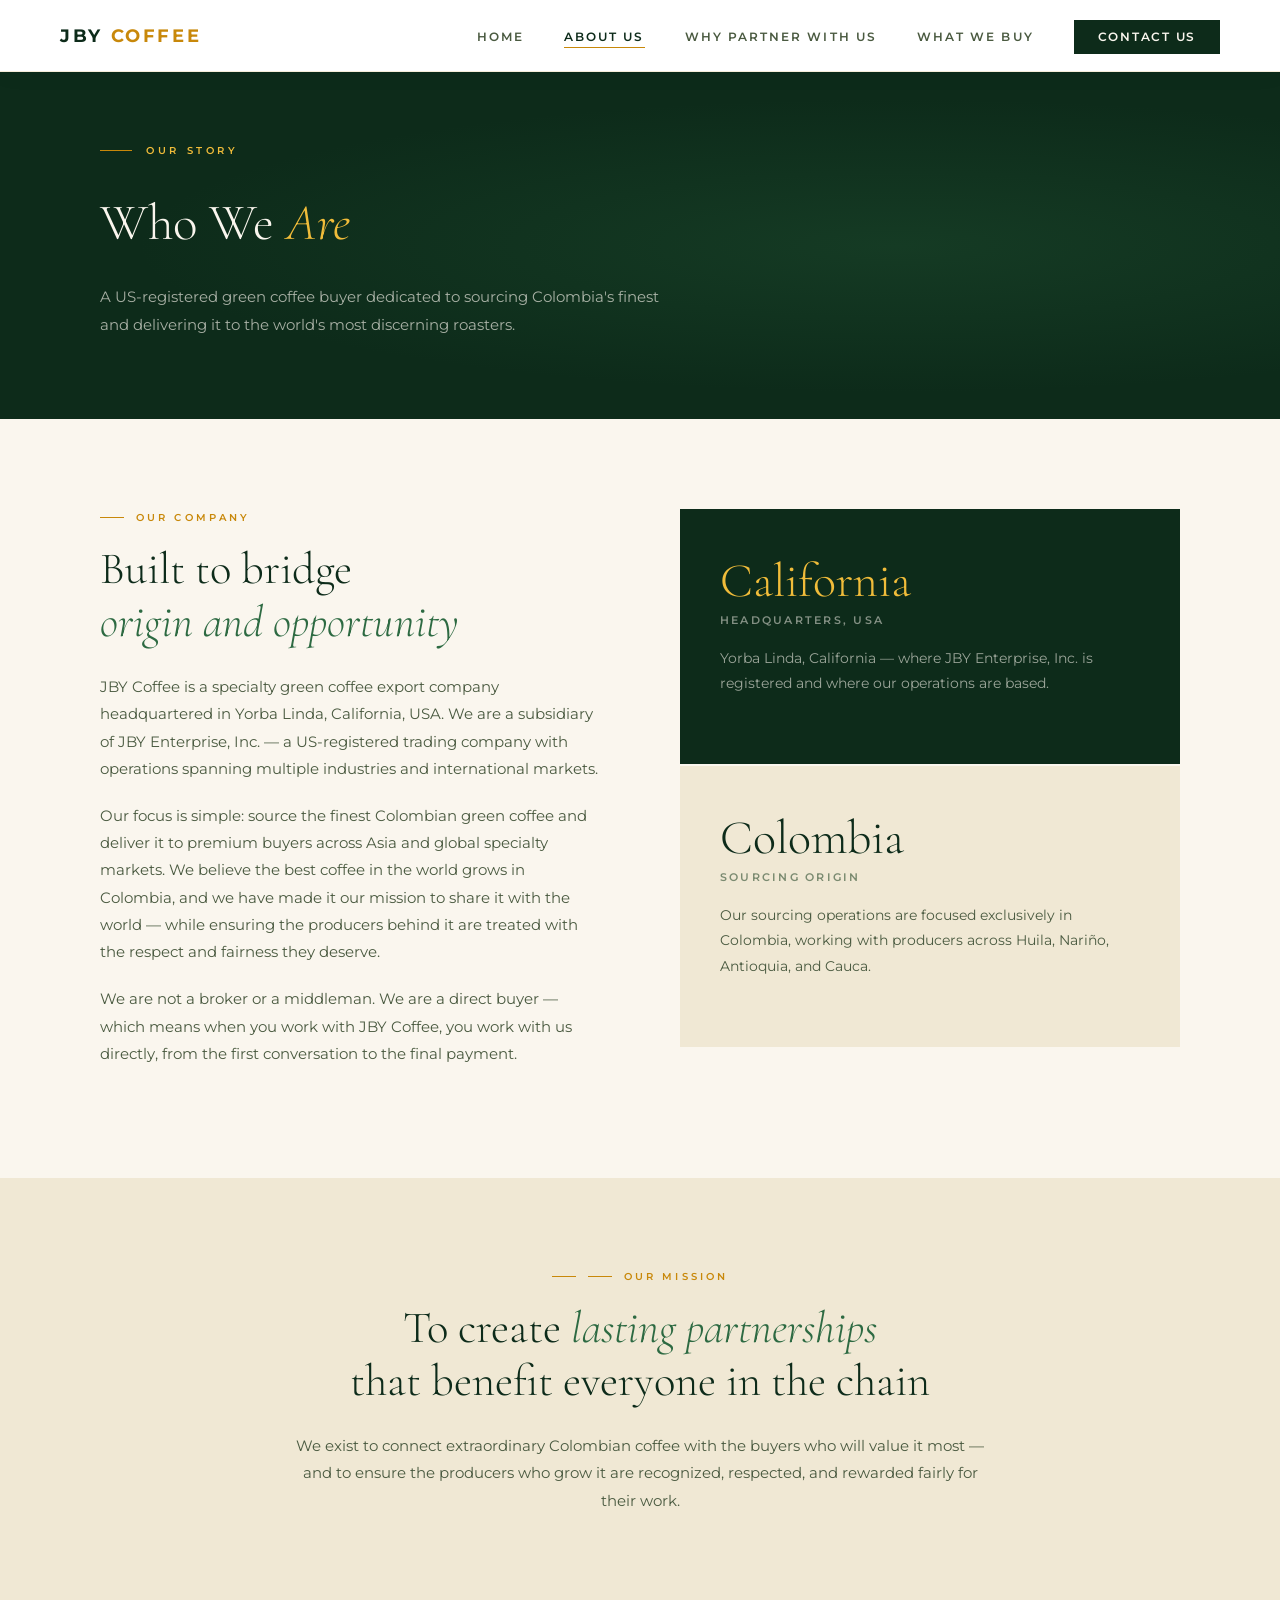
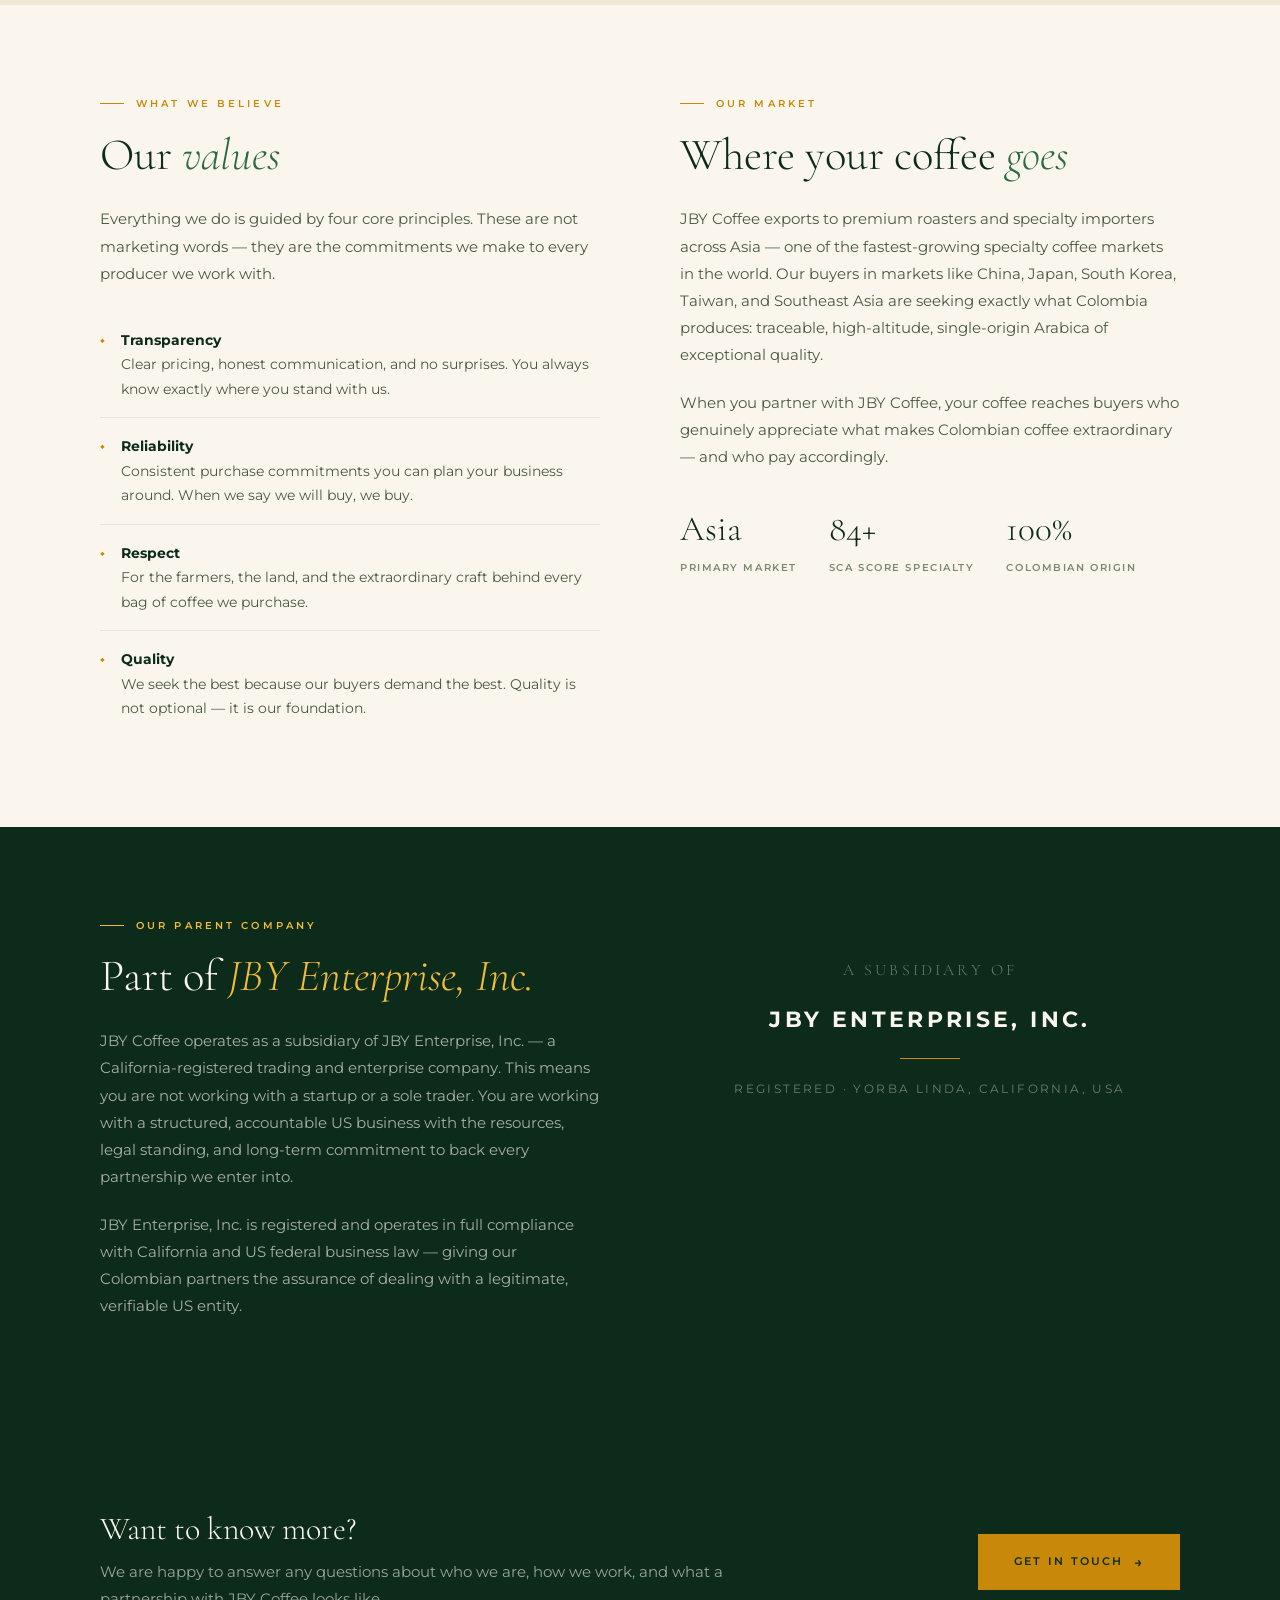
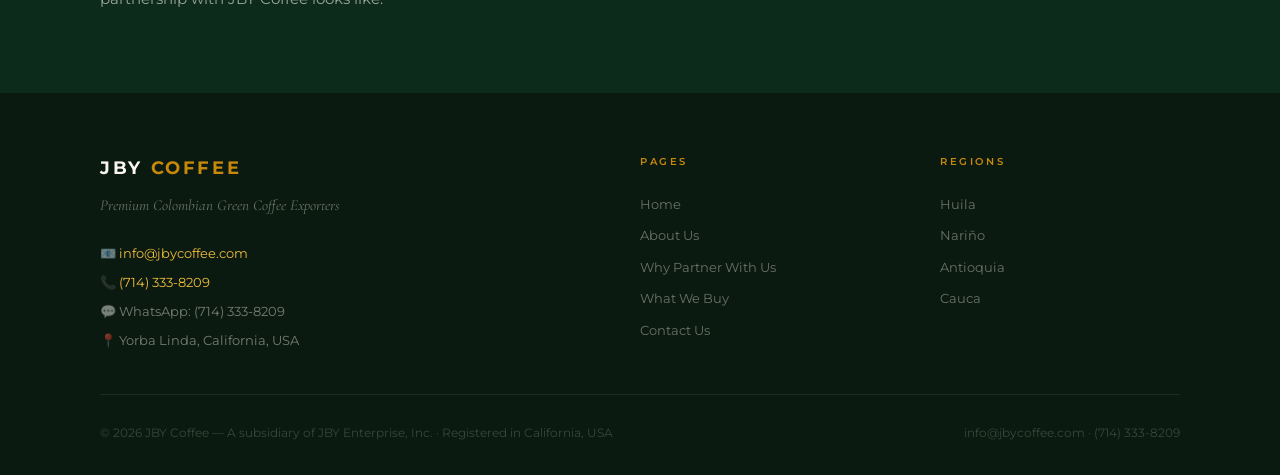
==== about.html @ 9e37e470 "Initial Commit" ====
<!DOCTYPE html>
<html lang="en">
<head>
  <meta charset="UTF-8"/>
  <meta name="viewport" content="width=device-width, initial-scale=1.0"/>
  <title>About Us — JBY Coffee</title>
  <meta name="description" content="Learn who JBY Coffee is — a US-based specialty green coffee buyer headquartered in Yorba Linda, California, connecting Colombian producers to Asian markets."/>
  <link rel="stylesheet" href="jby-style.css"/>
</head>
<body>

<nav>
  <a href="index.html" class="nav-logo">
    <span class="nav-logo-text">JBY <span>COFFEE</span></span>
  </a>
  <ul class="nav-links">
    <li><a href="index.html">Home</a></li>
    <li><a href="about.html" class="active">About Us</a></li>
    <li><a href="why-partner.html">Why Partner With Us</a></li>
    <li><a href="products.html">What We Buy</a></li>
    <li><a href="contact.html" class="nav-cta">Contact Us</a></li>
  </ul>
</nav>

<div class="page-wrapper">

  <!-- PAGE HERO -->
  <section class="page-hero">
    <div class="hero-label">Our Story</div>
    <h1>Who We <em>Are</em></h1>
    <p>A US-registered green coffee buyer dedicated to sourcing Colombia's finest and delivering it to the world's most discerning roasters.</p>
  </section>

  <!-- INTRO -->
  <section class="section">
    <div class="two-col">
      <div>
        <div class="section-label">Our Company</div>
        <h2>Built to bridge<br><em>origin and opportunity</em></h2>
        <p>JBY Coffee is a specialty green coffee export company headquartered in Yorba Linda, California, USA. We are a subsidiary of JBY Enterprise, Inc. — a US-registered trading company with operations spanning multiple industries and international markets.</p>
        <p>Our focus is simple: source the finest Colombian green coffee and deliver it to premium buyers across Asia and global specialty markets. We believe the best coffee in the world grows in Colombia, and we have made it our mission to share it with the world — while ensuring the producers behind it are treated with the respect and fairness they deserve.</p>
        <p>We are not a broker or a middleman. We are a direct buyer — which means when you work with JBY Coffee, you work with us directly, from the first conversation to the final payment.</p>
      </div>
      <div style="display: flex; flex-direction: column; gap: 2px;">
        <div style="background: var(--green-deep); padding: 48px 40px; flex: 1;">
          <div style="font-family: 'Cormorant Garamond', serif; font-size: 3rem; font-weight: 300; color: var(--gold-pale); line-height: 1;">California</div>
          <div style="font-size: 0.7rem; font-weight: 600; letter-spacing: 0.2em; text-transform: uppercase; color: rgba(250,246,238,0.5); margin-top: 6px; margin-bottom: 16px;">Headquarters, USA</div>
          <p style="color: rgba(250,246,238,0.6); font-size: 0.85rem;">Yorba Linda, California — where JBY Enterprise, Inc. is registered and where our operations are based.</p>
        </div>
        <div style="background: var(--parchment); padding: 48px 40px; flex: 1;">
          <div style="font-family: 'Cormorant Garamond', serif; font-size: 3rem; font-weight: 300; color: var(--green-deep); line-height: 1;">Colombia</div>
          <div style="font-size: 0.7rem; font-weight: 600; letter-spacing: 0.2em; text-transform: uppercase; color: var(--text-light); margin-top: 6px; margin-bottom: 16px;">Sourcing Origin</div>
          <p style="font-size: 0.85rem;">Our sourcing operations are focused exclusively in Colombia, working with producers across Huila, Nariño, Antioquia, and Cauca.</p>
        </div>
      </div>
    </div>
  </section>

  <!-- MISSION -->
  <section class="section section-alt">
    <div style="max-width: 760px; margin: 0 auto; text-align: center;">
      <div class="section-label" style="justify-content: center;">
        <span style="display:inline-block;width:24px;height:1px;background:var(--gold);"></span>
        Our Mission
      </div>
      <h2 style="text-align: center;">To create <em>lasting partnerships</em><br>that benefit everyone in the chain</h2>
      <p style="text-align: center; margin: 0 auto;">We exist to connect extraordinary Colombian coffee with the buyers who will value it most — and to ensure the producers who grow it are recognized, respected, and rewarded fairly for their work.</p>
    </div>
  </section>

  <!-- VALUES -->
  <section class="section">
    <div class="two-col">
      <div>
        <div class="section-label">What We Believe</div>
        <h2>Our <em>values</em></h2>
        <p>Everything we do is guided by four core principles. These are not marketing words — they are the commitments we make to every producer we work with.</p>
        <ul class="values-list">
          <li><div><strong>Transparency</strong><br><span style="font-size: 0.85rem;">Clear pricing, honest communication, and no surprises. You always know exactly where you stand with us.</span></div></li>
          <li><div><strong>Reliability</strong><br><span style="font-size: 0.85rem;">Consistent purchase commitments you can plan your business around. When we say we will buy, we buy.</span></div></li>
          <li><div><strong>Respect</strong><br><span style="font-size: 0.85rem;">For the farmers, the land, and the extraordinary craft behind every bag of coffee we purchase.</span></div></li>
          <li><div><strong>Quality</strong><br><span style="font-size: 0.85rem;">We seek the best because our buyers demand the best. Quality is not optional — it is our foundation.</span></div></li>
        </ul>
      </div>
      <div>
        <div class="section-label">Our Market</div>
        <h2>Where your coffee <em>goes</em></h2>
        <p>JBY Coffee exports to premium roasters and specialty importers across Asia — one of the fastest-growing specialty coffee markets in the world. Our buyers in markets like China, Japan, South Korea, Taiwan, and Southeast Asia are seeking exactly what Colombia produces: traceable, high-altitude, single-origin Arabica of exceptional quality.</p>
        <p>When you partner with JBY Coffee, your coffee reaches buyers who genuinely appreciate what makes Colombian coffee extraordinary — and who pay accordingly.</p>
        <div style="margin-top: 28px; display: flex; gap: 32px; flex-wrap: wrap;">
          <div>
            <div style="font-family: 'Cormorant Garamond', serif; font-size: 2.2rem; font-weight: 300; color: var(--green-deep);">Asia</div>
            <div style="font-size: 0.65rem; font-weight: 600; letter-spacing: 0.15em; text-transform: uppercase; color: var(--text-light);">Primary Market</div>
          </div>
          <div>
            <div style="font-family: 'Cormorant Garamond', serif; font-size: 2.2rem; font-weight: 300; color: var(--green-deep);">84+</div>
            <div style="font-size: 0.65rem; font-weight: 600; letter-spacing: 0.15em; text-transform: uppercase; color: var(--text-light);">SCA Score Specialty</div>
          </div>
          <div>
            <div style="font-family: 'Cormorant Garamond', serif; font-size: 2.2rem; font-weight: 300; color: var(--green-deep);">100%</div>
            <div style="font-size: 0.65rem; font-weight: 600; letter-spacing: 0.15em; text-transform: uppercase; color: var(--text-light);">Colombian Origin</div>
          </div>
        </div>
      </div>
    </div>
  </section>

  <!-- PARENT COMPANY -->
  <section class="section section-dark">
    <div class="two-col">
      <div>
        <div class="section-label">Our Parent Company</div>
        <h2>Part of <em>JBY Enterprise, Inc.</em></h2>
        <p>JBY Coffee operates as a subsidiary of JBY Enterprise, Inc. — a California-registered trading and enterprise company. This means you are not working with a startup or a sole trader. You are working with a structured, accountable US business with the resources, legal standing, and long-term commitment to back every partnership we enter into.</p>
        <p>JBY Enterprise, Inc. is registered and operates in full compliance with California and US federal business law — giving our Colombian partners the assurance of dealing with a legitimate, verifiable US entity.</p>
      </div>
      <div style="display: flex; align-items: center; justify-content: center; padding: 40px;">
        <div style="text-align: center;">
          <div style="font-family: 'Cormorant Garamond', serif; font-size: 1rem; font-weight: 300; color: rgba(250,246,238,0.4); letter-spacing: 0.2em; text-transform: uppercase; margin-bottom: 16px;">A Subsidiary of</div>
          <div style="font-family: 'Montserrat', sans-serif; font-weight: 700; font-size: 1.4rem; letter-spacing: 0.15em; color: var(--cream);">JBY ENTERPRISE, INC.</div>
          <div style="width: 60px; height: 1px; background: var(--gold); margin: 20px auto;"></div>
          <div style="font-size: 0.75rem; letter-spacing: 0.2em; text-transform: uppercase; color: rgba(250,246,238,0.4);">Registered · Yorba Linda, California, USA</div>
        </div>
      </div>
    </div>
  </section>

  <!-- CTA -->
  <div class="cta-band">
    <div>
      <h2 style="font-size: 2rem; margin-bottom: 10px;">Want to know more?</h2>
      <p>We are happy to answer any questions about who we are, how we work, and what a partnership with JBY Coffee looks like.</p>
    </div>
    <a href="contact.html" class="btn btn-gold">Get in Touch</a>
  </div>

  <!-- FOOTER -->
  <footer>
    <div class="footer-grid">
      <div>
        <div class="footer-brand">JBY <span>COFFEE</span></div>
        <div class="footer-tagline">Premium Colombian Green Coffee Exporters</div>
        <div class="footer-contact">
          <div>📧 <a href="mailto:info@jbycoffee.com">info@jbycoffee.com</a></div>
          <div>📞 <a href="tel:+17143338209">(714) 333-8209</a></div>
          <div>💬 WhatsApp: (714) 333-8209</div>
          <div>📍 Yorba Linda, California, USA</div>
        </div>
      </div>
      <div>
        <div class="footer-col-title">Pages</div>
        <ul class="footer-links">
          <li><a href="index.html">Home</a></li>
          <li><a href="about.html">About Us</a></li>
          <li><a href="why-partner.html">Why Partner With Us</a></li>
          <li><a href="products.html">What We Buy</a></li>
          <li><a href="contact.html">Contact Us</a></li>
        </ul>
      </div>
      <div>
        <div class="footer-col-title">Regions</div>
        <ul class="footer-links">
          <li><a href="products.html">Huila</a></li>
          <li><a href="products.html">Nariño</a></li>
          <li><a href="products.html">Antioquia</a></li>
          <li><a href="products.html">Cauca</a></li>
        </ul>
      </div>
    </div>
    <div class="footer-bottom">
      <p>© 2026 JBY Coffee — A subsidiary of JBY Enterprise, Inc. · Registered in California, USA</p>
      <p>info@jbycoffee.com · (714) 333-8209</p>
    </div>
  </footer>

</div>
</body>
</html>
---- jby-style.css ----
/* ============================================
   JBY COFFEE — Shared Stylesheet
   Light theme: cream/white, dark green, gold
   ============================================ */

@import url('https://fonts.googleapis.com/css2?family=Cormorant+Garamond:ital,wght@0,300;0,400;0,600;1,300;1,400&family=Montserrat:wght@300;400;500;600;700&display=swap');

*, *::before, *::after { margin: 0; padding: 0; box-sizing: border-box; }

:root {
  --cream:       #FAF6EE;
  --parchment:   #F0E8D4;
  --green-deep:  #0D2B1A;
  --green-mid:   #1A4A2E;
  --green-light: #2D6A42;
  --gold:        #C8880A;
  --gold-light:  #D4920A;
  --gold-pale:   #F0BC3A;
  --brown:       #3D1F08;
  --text:        #1C2B1E;
  --text-mid:    #4A5A40;
  --text-light:  #7A8A70;
  --white:       #FFFFFF;
}

html { font-size: 16px; scroll-behavior: smooth; }

body {
  background: var(--cream);
  color: var(--text);
  font-family: 'Montserrat', sans-serif;
  font-weight: 400;
  line-height: 1.7;
  overflow-x: hidden;
}

/* ── NAVIGATION ── */
nav {
  position: fixed;
  top: 0; left: 0; right: 0;
  z-index: 100;
  background: var(--white);
  border-bottom: 1px solid rgba(200,136,10,0.15);
  padding: 0 60px;
  height: 72px;
  display: flex;
  align-items: center;
  justify-content: space-between;
  box-shadow: 0 2px 20px rgba(13,43,26,0.06);
}

.nav-logo {
  display: flex;
  align-items: center;
  gap: 12px;
  text-decoration: none;
}

.nav-logo-text {
  font-family: 'Montserrat', sans-serif;
  font-weight: 700;
  font-size: 1.1rem;
  letter-spacing: 0.15em;
  color: var(--green-deep);
}

.nav-logo-text span {
  color: var(--gold);
}

.nav-links {
  display: flex;
  align-items: center;
  gap: 40px;
  list-style: none;
}

.nav-links a {
  font-size: 0.72rem;
  font-weight: 600;
  letter-spacing: 0.18em;
  text-transform: uppercase;
  color: var(--text-mid);
  text-decoration: none;
  transition: color 0.2s;
  position: relative;
  padding-bottom: 4px;
}

.nav-links a::after {
  content: '';
  position: absolute;
  bottom: 0; left: 0;
  width: 0; height: 1px;
  background: var(--gold);
  transition: width 0.3s ease;
}

.nav-links a:hover,
.nav-links a.active {
  color: var(--green-deep);
}

.nav-links a:hover::after,
.nav-links a.active::after {
  width: 100%;
}

.nav-cta {
  background: var(--green-deep) !important;
  color: var(--cream) !important;
  padding: 10px 24px !important;
  letter-spacing: 0.15em !important;
  transition: background 0.3s !important;
}
.nav-cta::after { display: none !important; }
.nav-cta:hover { background: var(--green-mid) !important; color: var(--cream) !important; }

/* ── PAGE WRAPPER ── */
.page-wrapper { padding-top: 72px; }

/* ── HERO SECTIONS ── */
.hero {
  background: var(--green-deep);
  padding: 100px 100px 90px;
  position: relative;
  overflow: hidden;
}

.hero::before {
  content: '';
  position: absolute;
  inset: 0;
  background: radial-gradient(ellipse at 80% 50%, rgba(45,106,66,0.3) 0%, transparent 65%);
}

.hero-label {
  font-size: 0.65rem;
  font-weight: 600;
  letter-spacing: 0.35em;
  text-transform: uppercase;
  color: var(--gold-pale);
  margin-bottom: 20px;
  display: flex;
  align-items: center;
  gap: 14px;
  position: relative;
}
.hero-label::before {
  content: '';
  display: block;
  width: 32px; height: 1px;
  background: var(--gold);
}

.hero h1 {
  font-family: 'Cormorant Garamond', serif;
  font-size: clamp(2.8rem, 5vw, 4.5rem);
  font-weight: 300;
  line-height: 1.15;
  color: var(--cream);
  margin-bottom: 20px;
  position: relative;
}

.hero h1 em {
  font-style: italic;
  color: var(--gold-pale);
}

.hero-sub {
  font-size: 1rem;
  font-weight: 300;
  color: rgba(250,246,238,0.7);
  max-width: 580px;
  line-height: 1.8;
  position: relative;
}

.hero-rule {
  width: 60px; height: 1px;
  background: var(--gold);
  margin: 32px 0;
  position: relative;
}

/* ── INNER PAGE HERO (smaller) ── */
.page-hero {
  background: var(--green-deep);
  padding: 70px 100px 60px;
  position: relative;
  overflow: hidden;
}
.page-hero::before {
  content: '';
  position: absolute;
  inset: 0;
  background: radial-gradient(ellipse at 70% 50%, rgba(45,106,66,0.25) 0%, transparent 60%);
}
.page-hero .hero-label { position: relative; }
.page-hero h1 {
  font-family: 'Cormorant Garamond', serif;
  font-size: clamp(2.2rem, 4vw, 3.4rem);
  font-weight: 300;
  color: var(--cream);
  position: relative;
}
.page-hero h1 em { font-style: italic; color: var(--gold-pale); }
.page-hero p {
  font-size: 0.95rem;
  color: rgba(250,246,238,0.65);
  max-width: 560px;
  margin-top: 16px;
  position: relative;
}

/* ── SECTIONS ── */
.section { padding: 90px 100px; }
.section-alt { background: var(--parchment); }
.section-dark { background: var(--green-deep); }

.section-label {
  font-size: 0.65rem;
  font-weight: 600;
  letter-spacing: 0.3em;
  text-transform: uppercase;
  color: var(--gold);
  margin-bottom: 16px;
  display: flex;
  align-items: center;
  gap: 12px;
}
.section-label::before {
  content: '';
  display: block;
  width: 24px; height: 1px;
  background: var(--gold);
}

.section-dark .section-label { color: var(--gold-pale); }
.section-dark .section-label::before { background: var(--gold-pale); }

h2 {
  font-family: 'Cormorant Garamond', serif;
  font-size: clamp(2rem, 3.5vw, 3rem);
  font-weight: 300;
  line-height: 1.2;
  color: var(--green-deep);
  margin-bottom: 24px;
}
h2 em { font-style: italic; color: var(--green-light); }

.section-dark h2 { color: var(--cream); }
.section-dark h2 em { color: var(--gold-pale); }

h3 {
  font-family: 'Cormorant Garamond', serif;
  font-size: 1.4rem;
  font-weight: 600;
  color: var(--green-deep);
  margin-bottom: 10px;
}

p {
  font-size: 0.92rem;
  line-height: 1.85;
  color: var(--text-mid);
  margin-bottom: 20px;
  max-width: 700px;
}

.section-dark p { color: rgba(250,246,238,0.65); }

/* ── GRID LAYOUTS ── */
.two-col {
  display: grid;
  grid-template-columns: 1fr 1fr;
  gap: 80px;
  align-items: start;
}

.three-col {
  display: grid;
  grid-template-columns: repeat(3, 1fr);
  gap: 2px;
  background: rgba(13,43,26,0.08);
}

/* ── CARDS ── */
.card {
  background: var(--white);
  padding: 44px 36px;
  position: relative;
  transition: transform 0.3s, box-shadow 0.3s;
}
.card:hover {
  transform: translateY(-4px);
  box-shadow: 0 12px 40px rgba(13,43,26,0.1);
}
.card::before {
  content: '';
  position: absolute;
  top: 0; left: 0; right: 0;
  height: 3px;
  background: var(--gold);
  transform: scaleX(0);
  transform-origin: left;
  transition: transform 0.4s ease;
}
.card:hover::before { transform: scaleX(1); }

.card-icon {
  font-size: 2rem;
  margin-bottom: 16px;
  display: block;
}

.card-alt {
  background: var(--parchment);
}

/* ── PILLAR GRID ── */
.pillar-grid {
  display: grid;
  grid-template-columns: repeat(2, 1fr);
  gap: 2px;
  background: rgba(13,43,26,0.08);
  margin-top: 48px;
}

.pillar {
  background: var(--cream);
  padding: 44px 40px;
  transition: background 0.3s;
  border-left: 3px solid transparent;
}
.pillar:hover {
  background: var(--white);
  border-left-color: var(--gold);
}

.pillar-num {
  font-family: 'Cormorant Garamond', serif;
  font-size: 3rem;
  font-weight: 300;
  color: rgba(13,43,26,0.08);
  line-height: 1;
  margin-bottom: 8px;
}

/* ── BUTTONS ── */
.btn {
  display: inline-flex;
  align-items: center;
  gap: 10px;
  font-size: 0.7rem;
  font-weight: 600;
  letter-spacing: 0.2em;
  text-transform: uppercase;
  text-decoration: none;
  padding: 16px 36px;
  transition: all 0.3s;
  cursor: pointer;
  border: none;
}

.btn-primary {
  background: var(--green-deep);
  color: var(--cream);
}
.btn-primary:hover { background: var(--green-mid); }

.btn-gold {
  background: var(--gold);
  color: var(--green-deep);
}
.btn-gold:hover { background: var(--gold-light); }

.btn-outline {
  background: transparent;
  color: var(--cream);
  border: 1px solid rgba(250,246,238,0.4);
}
.btn-outline:hover { border-color: var(--cream); }

.btn::after { content: '→'; font-size: 0.9rem; }

/* ── TABLE ── */
.specs-table {
  width: 100%;
  border-collapse: separate;
  border-spacing: 0 2px;
  margin-top: 40px;
}
.specs-table thead tr { background: var(--green-deep); }
.specs-table th {
  font-size: 0.65rem;
  font-weight: 600;
  letter-spacing: 0.2em;
  text-transform: uppercase;
  color: var(--gold-pale);
  padding: 16px 24px;
  text-align: left;
}
.specs-table td {
  padding: 16px 24px;
  font-size: 0.88rem;
  background: var(--white);
  border-bottom: 1px solid rgba(13,43,26,0.05);
  color: var(--text);
}
.specs-table tr:hover td { background: var(--parchment); }
.specs-table td:first-child { font-weight: 600; color: var(--green-deep); }

/* ── STAT STRIP ── */
.stat-strip {
  background: var(--gold);
  padding: 28px 100px;
  display: flex;
  gap: 60px;
  align-items: center;
}
.stat-item { display: flex; align-items: baseline; gap: 8px; white-space: nowrap; }
.stat-num {
  font-family: 'Cormorant Garamond', serif;
  font-size: 2.4rem;
  font-weight: 600;
  color: var(--green-deep);
  line-height: 1;
}
.stat-label {
  font-size: 0.65rem;
  font-weight: 600;
  letter-spacing: 0.15em;
  text-transform: uppercase;
  color: var(--brown);
}
.stat-divider {
  width: 1px; height: 32px;
  background: rgba(13,43,26,0.25);
  flex-shrink: 0;
}

/* ── CTA BAND ── */
.cta-band {
  background: var(--green-deep);
  padding: 80px 100px;
  display: flex;
  align-items: center;
  justify-content: space-between;
  gap: 40px;
}
.cta-band h2 { margin-bottom: 8px; color: var(--cream); }
.cta-band p { color: rgba(250,246,238,0.6); margin-bottom: 0; }

/* ── FOOTER ── */
footer {
  background: #0A1A10;
  padding: 60px 100px 30px;
}

.footer-grid {
  display: grid;
  grid-template-columns: 2fr 1fr 1fr;
  gap: 60px;
  padding-bottom: 40px;
  border-bottom: 1px solid rgba(250,246,238,0.08);
  margin-bottom: 28px;
}

.footer-brand {
  font-family: 'Montserrat', sans-serif;
  font-weight: 700;
  font-size: 1.1rem;
  letter-spacing: 0.15em;
  color: var(--cream);
  margin-bottom: 10px;
}
.footer-brand span { color: var(--gold); }

.footer-tagline {
  font-family: 'Cormorant Garamond', serif;
  font-style: italic;
  font-size: 0.95rem;
  color: rgba(250,246,238,0.4);
  margin-bottom: 20px;
}

.footer-contact {
  font-size: 0.82rem;
  line-height: 2.2;
  color: rgba(250,246,238,0.45);
}
.footer-contact a { color: var(--gold-pale); text-decoration: none; }

.footer-col-title {
  font-size: 0.65rem;
  font-weight: 600;
  letter-spacing: 0.25em;
  text-transform: uppercase;
  color: var(--gold);
  margin-bottom: 18px;
}

.footer-links {
  list-style: none;
  font-size: 0.82rem;
  line-height: 2.4;
}
.footer-links a {
  color: rgba(250,246,238,0.4);
  text-decoration: none;
  transition: color 0.2s;
}
.footer-links a:hover { color: var(--cream); }

.footer-bottom {
  display: flex;
  justify-content: space-between;
  align-items: center;
}
.footer-bottom p {
  font-size: 0.72rem;
  color: rgba(250,246,238,0.2);
  margin: 0;
  max-width: none;
}

/* ── CONTACT FORM ── */
.contact-form {
  display: grid;
  grid-template-columns: 1fr 1fr;
  gap: 20px;
}
.form-group { display: flex; flex-direction: column; gap: 8px; }
.form-group.full { grid-column: 1 / -1; }
.form-group label {
  font-size: 0.7rem;
  font-weight: 600;
  letter-spacing: 0.15em;
  text-transform: uppercase;
  color: var(--green-deep);
}
.form-group input,
.form-group select,
.form-group textarea {
  font-family: 'Montserrat', sans-serif;
  font-size: 0.88rem;
  color: var(--text);
  background: var(--white);
  border: 1px solid rgba(13,43,26,0.15);
  padding: 14px 18px;
  outline: none;
  transition: border-color 0.2s;
  width: 100%;
}
.form-group input:focus,
.form-group select:focus,
.form-group textarea:focus {
  border-color: var(--gold);
}
.form-group textarea { resize: vertical; min-height: 140px; }

/* ── VALUES LIST ── */
.values-list {
  list-style: none;
  margin-top: 24px;
}
.values-list li {
  display: flex;
  align-items: flex-start;
  gap: 16px;
  padding: 16px 0;
  border-bottom: 1px solid rgba(13,43,26,0.08);
  font-size: 0.9rem;
  color: var(--text-mid);
  max-width: none;
  margin-bottom: 0;
}
.values-list li:last-child { border-bottom: none; }
.values-list li::before {
  content: '◆';
  color: var(--gold);
  font-size: 0.5rem;
  margin-top: 6px;
  flex-shrink: 0;
}
.values-list strong { color: var(--green-deep); }

/* ── TAG CHIPS ── */
.tags {
  display: flex;
  flex-wrap: wrap;
  gap: 8px;
  margin-top: 12px;
}
.tag {
  font-size: 0.65rem;
  font-weight: 600;
  letter-spacing: 0.15em;
  text-transform: uppercase;
  border: 1px solid rgba(200,136,10,0.4);
  color: var(--gold);
  padding: 5px 12px;
  border-radius: 2px;
}

/* ── RESPONSIVE ── */
@media (max-width: 900px) {
  nav { padding: 0 24px; }
  .nav-links { display: none; }
  .hero, .page-hero, .section { padding-left: 32px; padding-right: 32px; }
  .two-col { grid-template-columns: 1fr; gap: 48px; }
  .three-col { grid-template-columns: 1fr; }
  .pillar-grid { grid-template-columns: 1fr; }
  .stat-strip { padding: 24px 32px; flex-wrap: wrap; gap: 24px; }
  .cta-band { padding: 60px 32px; flex-direction: column; }
  footer { padding: 48px 32px 24px; }
  .footer-grid { grid-template-columns: 1fr; gap: 36px; }
  .footer-bottom { flex-direction: column; gap: 8px; text-align: center; }
  .contact-form { grid-template-columns: 1fr; }
  .form-group.full { grid-column: 1; }
}
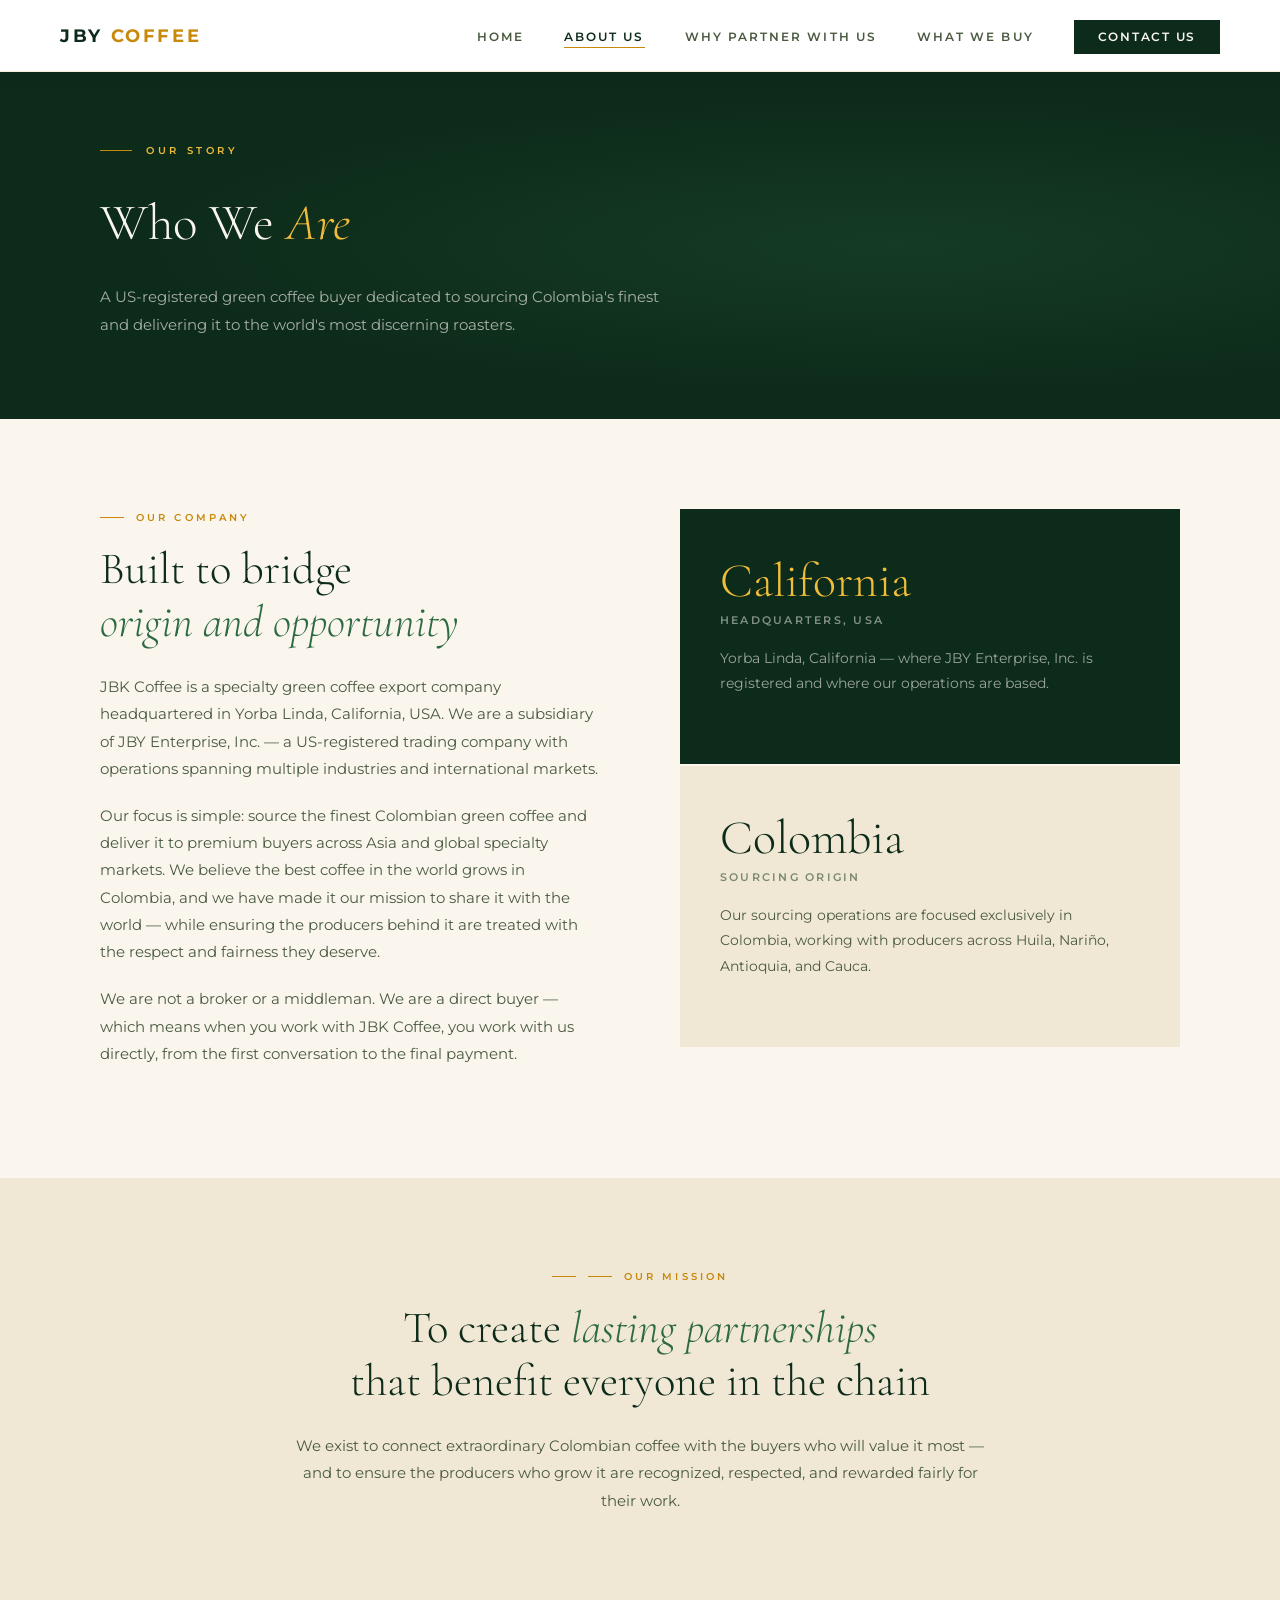
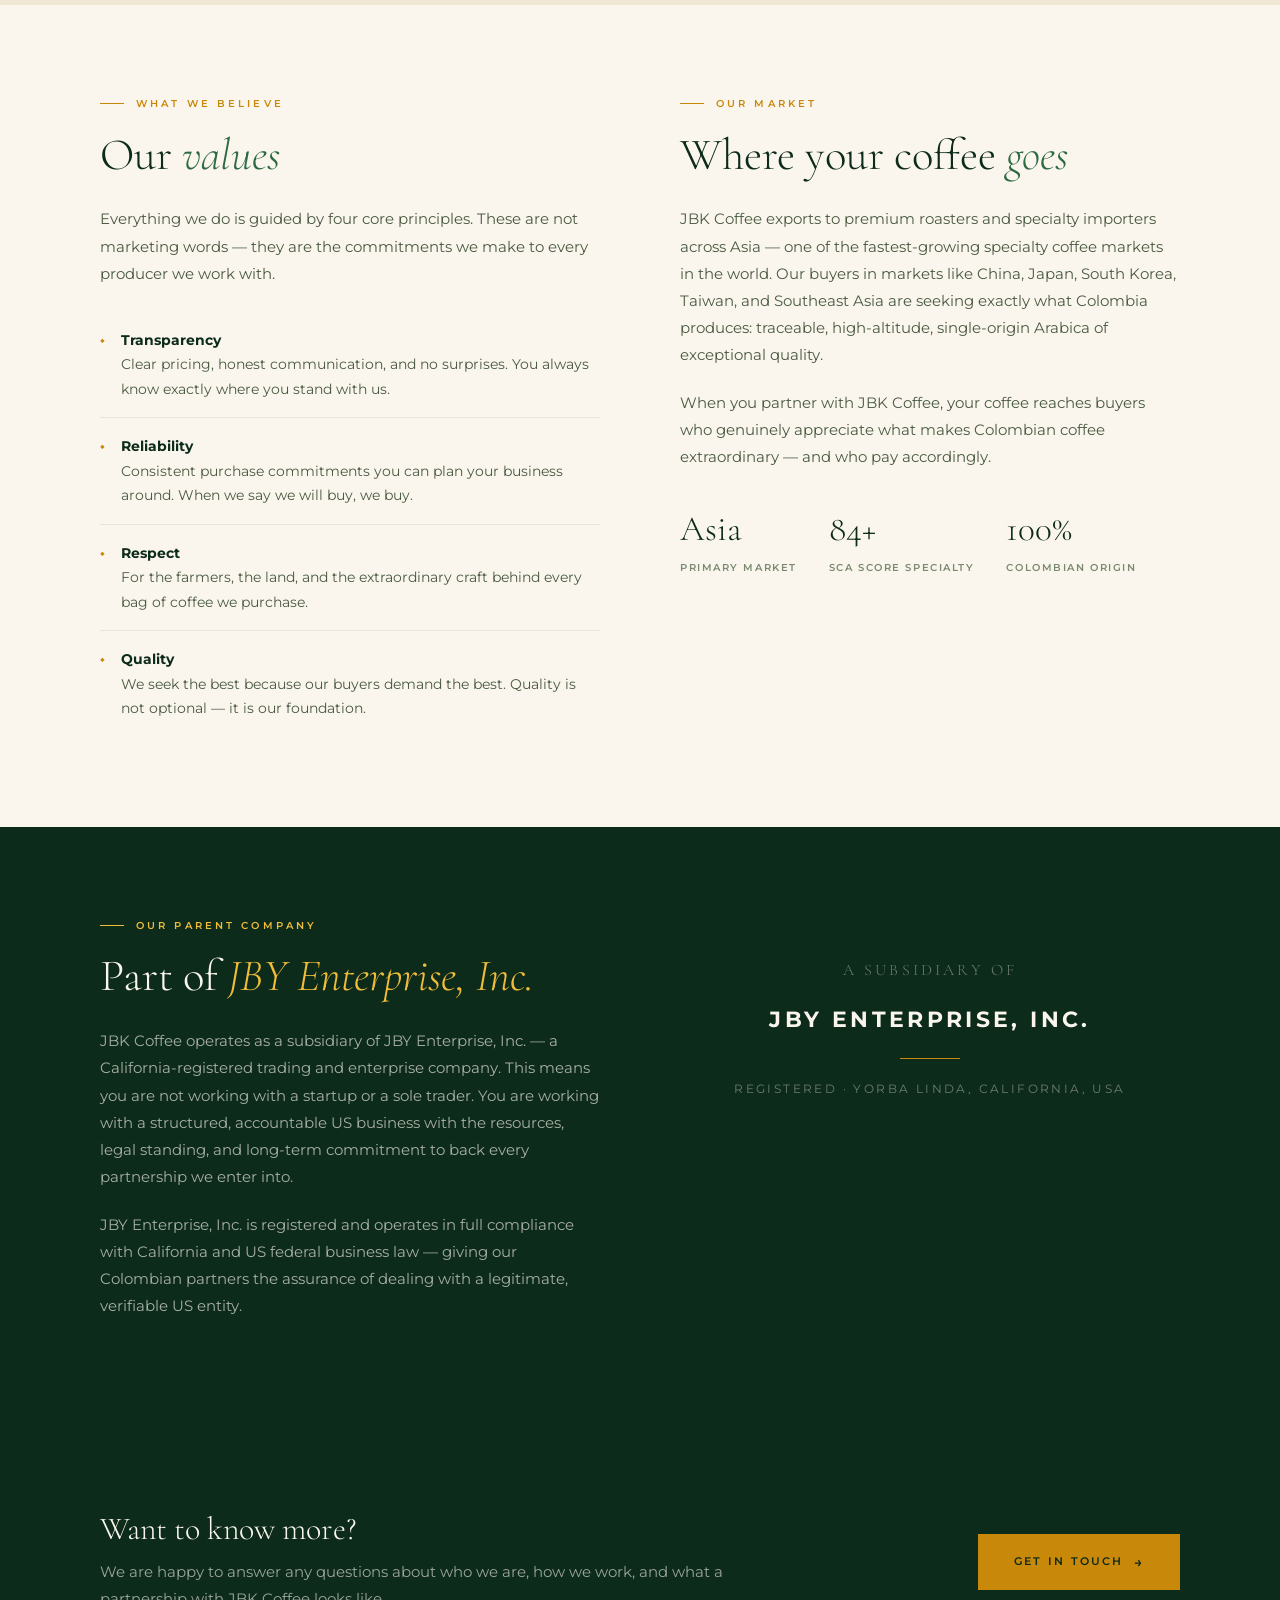
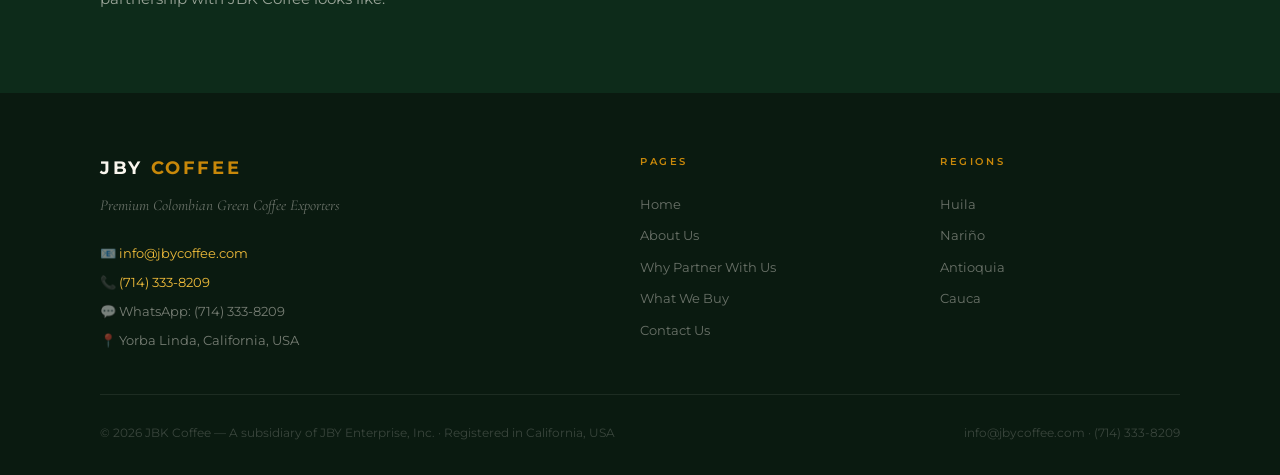
==== commit decda626: "Change JBY Coffee to JBK Coffee" ====
--- a/about.html
+++ b/about.html
@@ -3,8 +3,8 @@
 <head>
   <meta charset="UTF-8"/>
   <meta name="viewport" content="width=device-width, initial-scale=1.0"/>
-  <title>About Us — JBY Coffee</title>
-  <meta name="description" content="Learn who JBY Coffee is — a US-based specialty green coffee buyer headquartered in Yorba Linda, California, connecting Colombian producers to Asian markets."/>
+  <title>About Us — JBK Coffee</title>
+  <meta name="description" content="Learn who JBK Coffee is — a US-based specialty green coffee buyer headquartered in Yorba Linda, California, connecting Colombian producers to Asian markets."/>
   <link rel="stylesheet" href="jby-style.css"/>
 </head>
 <body>
@@ -37,9 +37,9 @@
       <div>
         <div class="section-label">Our Company</div>
         <h2>Built to bridge<br><em>origin and opportunity</em></h2>
-        <p>JBY Coffee is a specialty green coffee export company headquartered in Yorba Linda, California, USA. We are a subsidiary of JBY Enterprise, Inc. — a US-registered trading company with operations spanning multiple industries and international markets.</p>
+        <p>JBK Coffee is a specialty green coffee export company headquartered in Yorba Linda, California, USA. We are a subsidiary of JBY Enterprise, Inc. — a US-registered trading company with operations spanning multiple industries and international markets.</p>
         <p>Our focus is simple: source the finest Colombian green coffee and deliver it to premium buyers across Asia and global specialty markets. We believe the best coffee in the world grows in Colombia, and we have made it our mission to share it with the world — while ensuring the producers behind it are treated with the respect and fairness they deserve.</p>
-        <p>We are not a broker or a middleman. We are a direct buyer — which means when you work with JBY Coffee, you work with us directly, from the first conversation to the final payment.</p>
+        <p>We are not a broker or a middleman. We are a direct buyer — which means when you work with JBK Coffee, you work with us directly, from the first conversation to the final payment.</p>
       </div>
       <div style="display: flex; flex-direction: column; gap: 2px;">
         <div style="background: var(--green-deep); padding: 48px 40px; flex: 1;">
@@ -85,8 +85,8 @@
       <div>
         <div class="section-label">Our Market</div>
         <h2>Where your coffee <em>goes</em></h2>
-        <p>JBY Coffee exports to premium roasters and specialty importers across Asia — one of the fastest-growing specialty coffee markets in the world. Our buyers in markets like China, Japan, South Korea, Taiwan, and Southeast Asia are seeking exactly what Colombia produces: traceable, high-altitude, single-origin Arabica of exceptional quality.</p>
-        <p>When you partner with JBY Coffee, your coffee reaches buyers who genuinely appreciate what makes Colombian coffee extraordinary — and who pay accordingly.</p>
+        <p>JBK Coffee exports to premium roasters and specialty importers across Asia — one of the fastest-growing specialty coffee markets in the world. Our buyers in markets like China, Japan, South Korea, Taiwan, and Southeast Asia are seeking exactly what Colombia produces: traceable, high-altitude, single-origin Arabica of exceptional quality.</p>
+        <p>When you partner with JBK Coffee, your coffee reaches buyers who genuinely appreciate what makes Colombian coffee extraordinary — and who pay accordingly.</p>
         <div style="margin-top: 28px; display: flex; gap: 32px; flex-wrap: wrap;">
           <div>
             <div style="font-family: 'Cormorant Garamond', serif; font-size: 2.2rem; font-weight: 300; color: var(--green-deep);">Asia</div>
@@ -111,7 +111,7 @@
       <div>
         <div class="section-label">Our Parent Company</div>
         <h2>Part of <em>JBY Enterprise, Inc.</em></h2>
-        <p>JBY Coffee operates as a subsidiary of JBY Enterprise, Inc. — a California-registered trading and enterprise company. This means you are not working with a startup or a sole trader. You are working with a structured, accountable US business with the resources, legal standing, and long-term commitment to back every partnership we enter into.</p>
+        <p>JBK Coffee operates as a subsidiary of JBY Enterprise, Inc. — a California-registered trading and enterprise company. This means you are not working with a startup or a sole trader. You are working with a structured, accountable US business with the resources, legal standing, and long-term commitment to back every partnership we enter into.</p>
         <p>JBY Enterprise, Inc. is registered and operates in full compliance with California and US federal business law — giving our Colombian partners the assurance of dealing with a legitimate, verifiable US entity.</p>
       </div>
       <div style="display: flex; align-items: center; justify-content: center; padding: 40px;">
@@ -129,7 +129,7 @@
   <div class="cta-band">
     <div>
       <h2 style="font-size: 2rem; margin-bottom: 10px;">Want to know more?</h2>
-      <p>We are happy to answer any questions about who we are, how we work, and what a partnership with JBY Coffee looks like.</p>
+      <p>We are happy to answer any questions about who we are, how we work, and what a partnership with JBK Coffee looks like.</p>
     </div>
     <a href="contact.html" class="btn btn-gold">Get in Touch</a>
   </div>
@@ -168,7 +168,7 @@
       </div>
     </div>
     <div class="footer-bottom">
-      <p>© 2026 JBY Coffee — A subsidiary of JBY Enterprise, Inc. · Registered in California, USA</p>
+      <p>© 2026 JBK Coffee — A subsidiary of JBY Enterprise, Inc. · Registered in California, USA</p>
       <p>info@jbycoffee.com · (714) 333-8209</p>
     </div>
   </footer>
--- a/jby-style.css
+++ b/jby-style.css
@@ -1,5 +1,5 @@
 /* ============================================
-   JBY COFFEE — Shared Stylesheet
+   JBK Coffee — Shared Stylesheet
    Light theme: cream/white, dark green, gold
    ============================================ */
 
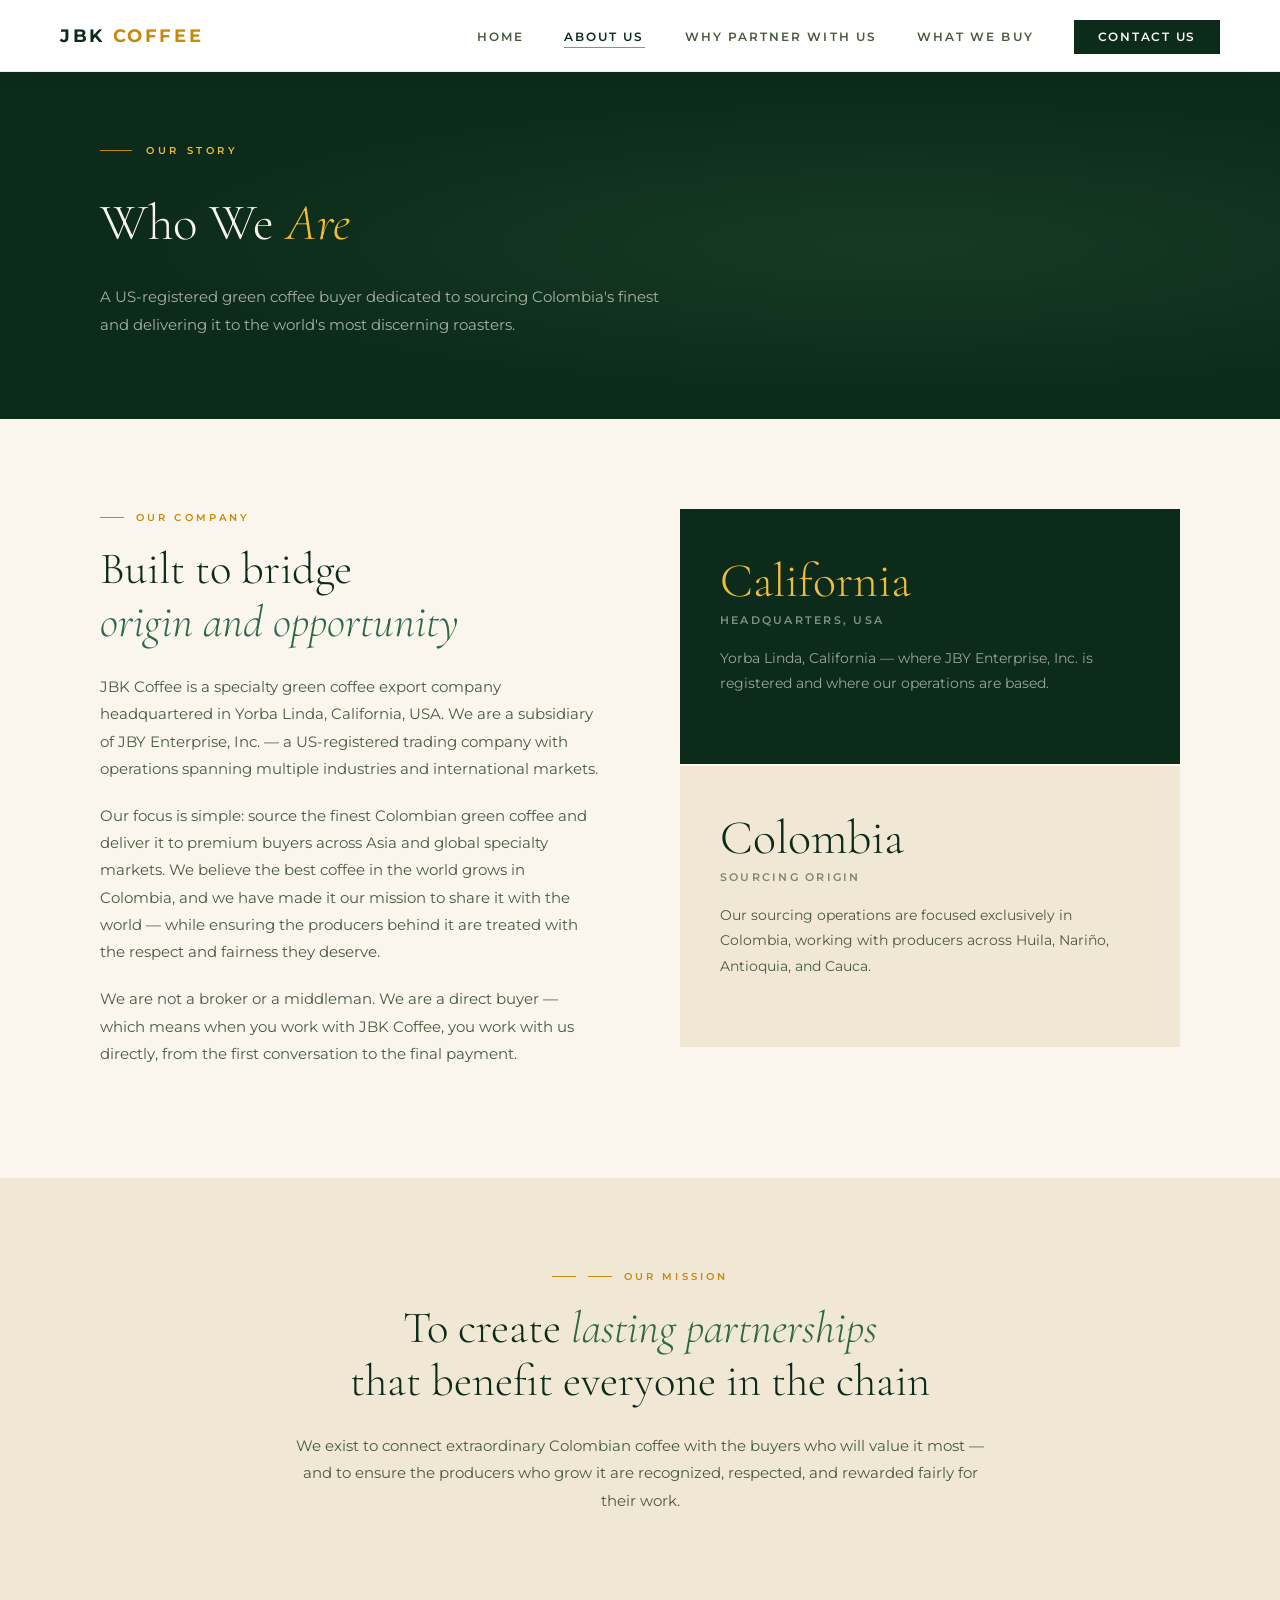
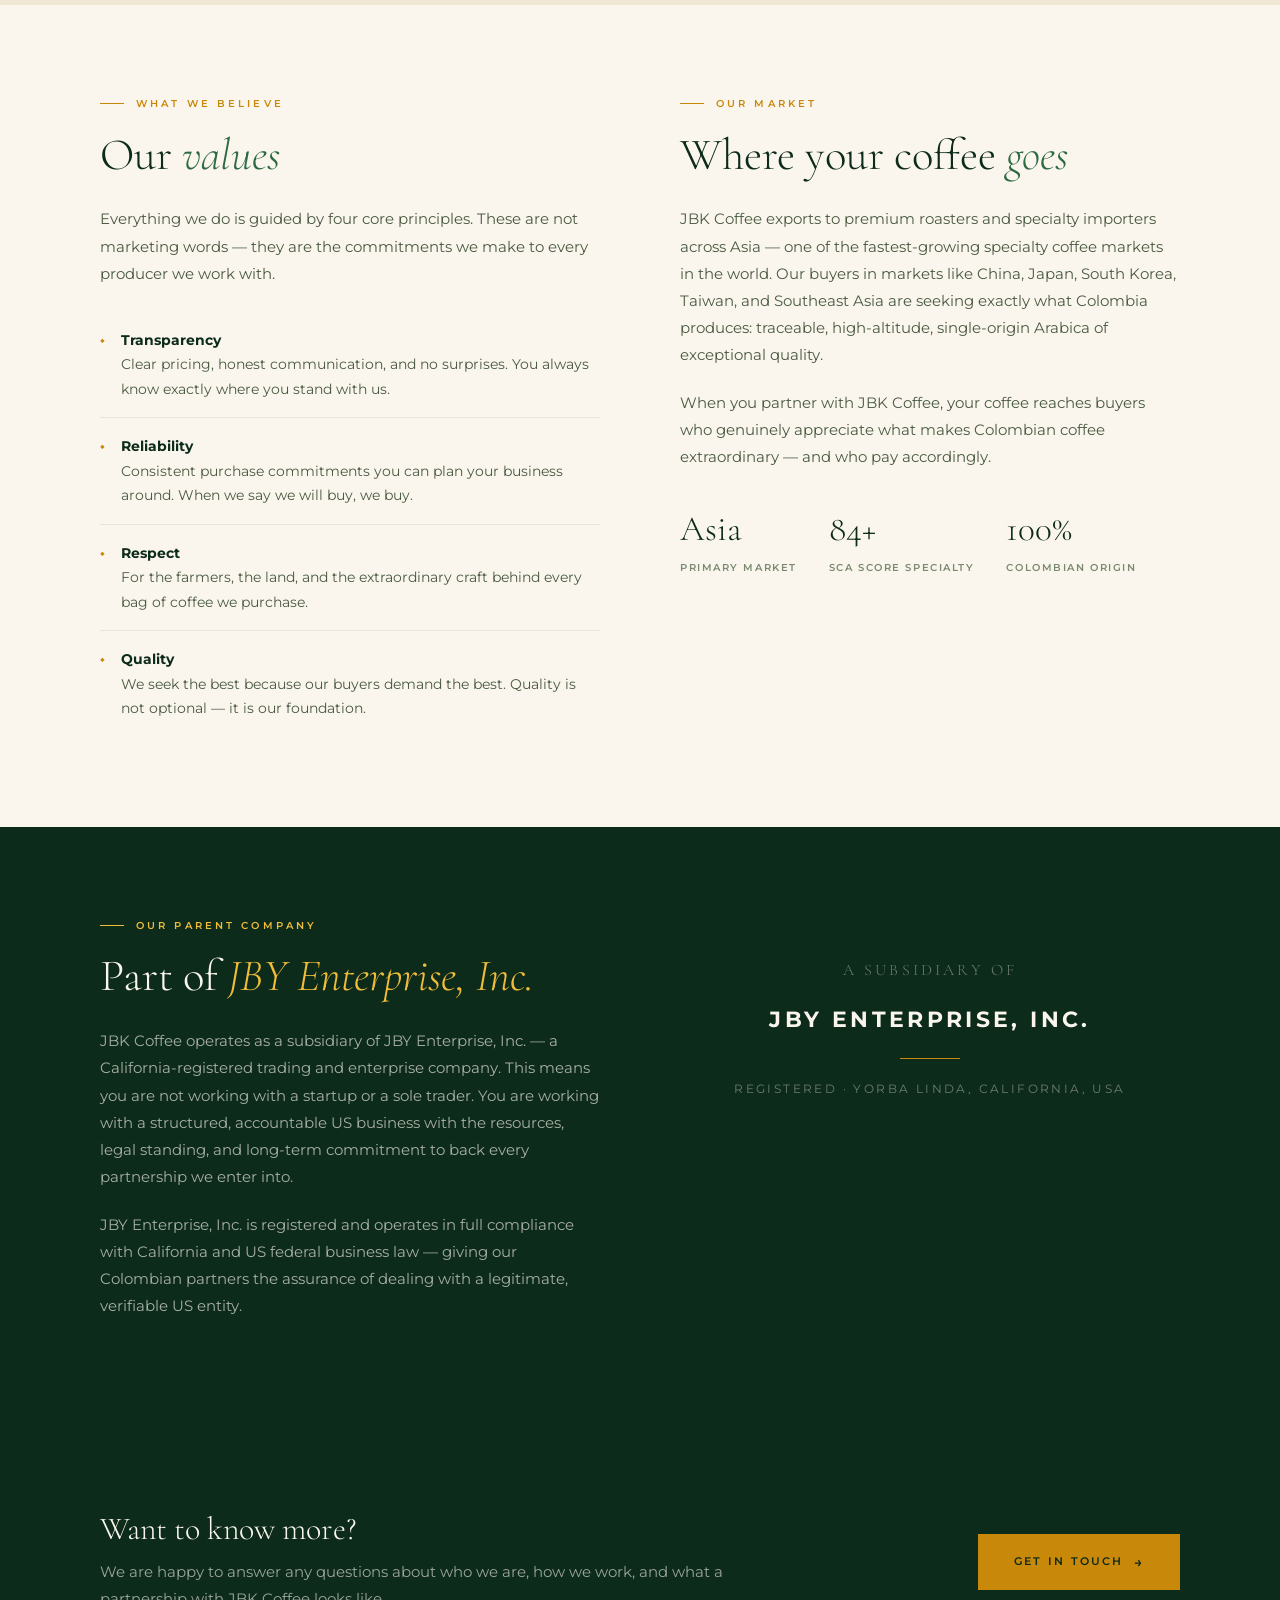
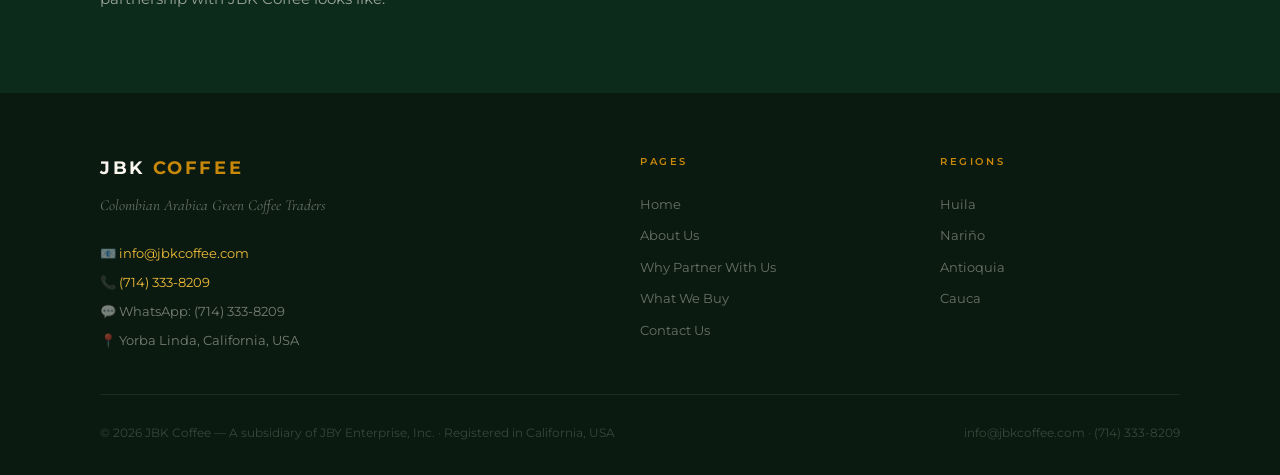
==== commit bfc74b8d: "update jby coffee to jbk coffee" ====
--- a/about.html
+++ b/about.html
@@ -11,7 +11,7 @@
 
 <nav>
   <a href="index.html" class="nav-logo">
-    <span class="nav-logo-text">JBY <span>COFFEE</span></span>
+    <span class="nav-logo-text">JBK <span>COFFEE</span></span>
   </a>
   <ul class="nav-links">
     <li><a href="index.html">Home</a></li>
@@ -138,10 +138,10 @@
   <footer>
     <div class="footer-grid">
       <div>
-        <div class="footer-brand">JBY <span>COFFEE</span></div>
-        <div class="footer-tagline">Premium Colombian Green Coffee Exporters</div>
+        <div class="footer-brand">JBK <span>COFFEE</span></div>
+        <div class="footer-tagline">Colombian Arabica Green Coffee Traders</div>
         <div class="footer-contact">
-          <div>📧 <a href="mailto:info@jbycoffee.com">info@jbycoffee.com</a></div>
+          <div>📧 <a href="mailto:info@jbkcoffee.com">info@jbkcoffee.com</a></div>
           <div>📞 <a href="tel:+17143338209">(714) 333-8209</a></div>
           <div>💬 WhatsApp: (714) 333-8209</div>
           <div>📍 Yorba Linda, California, USA</div>
@@ -169,7 +169,7 @@
     </div>
     <div class="footer-bottom">
       <p>© 2026 JBK Coffee — A subsidiary of JBY Enterprise, Inc. · Registered in California, USA</p>
-      <p>info@jbycoffee.com · (714) 333-8209</p>
+      <p>info@jbkcoffee.com · (714) 333-8209</p>
     </div>
   </footer>
 
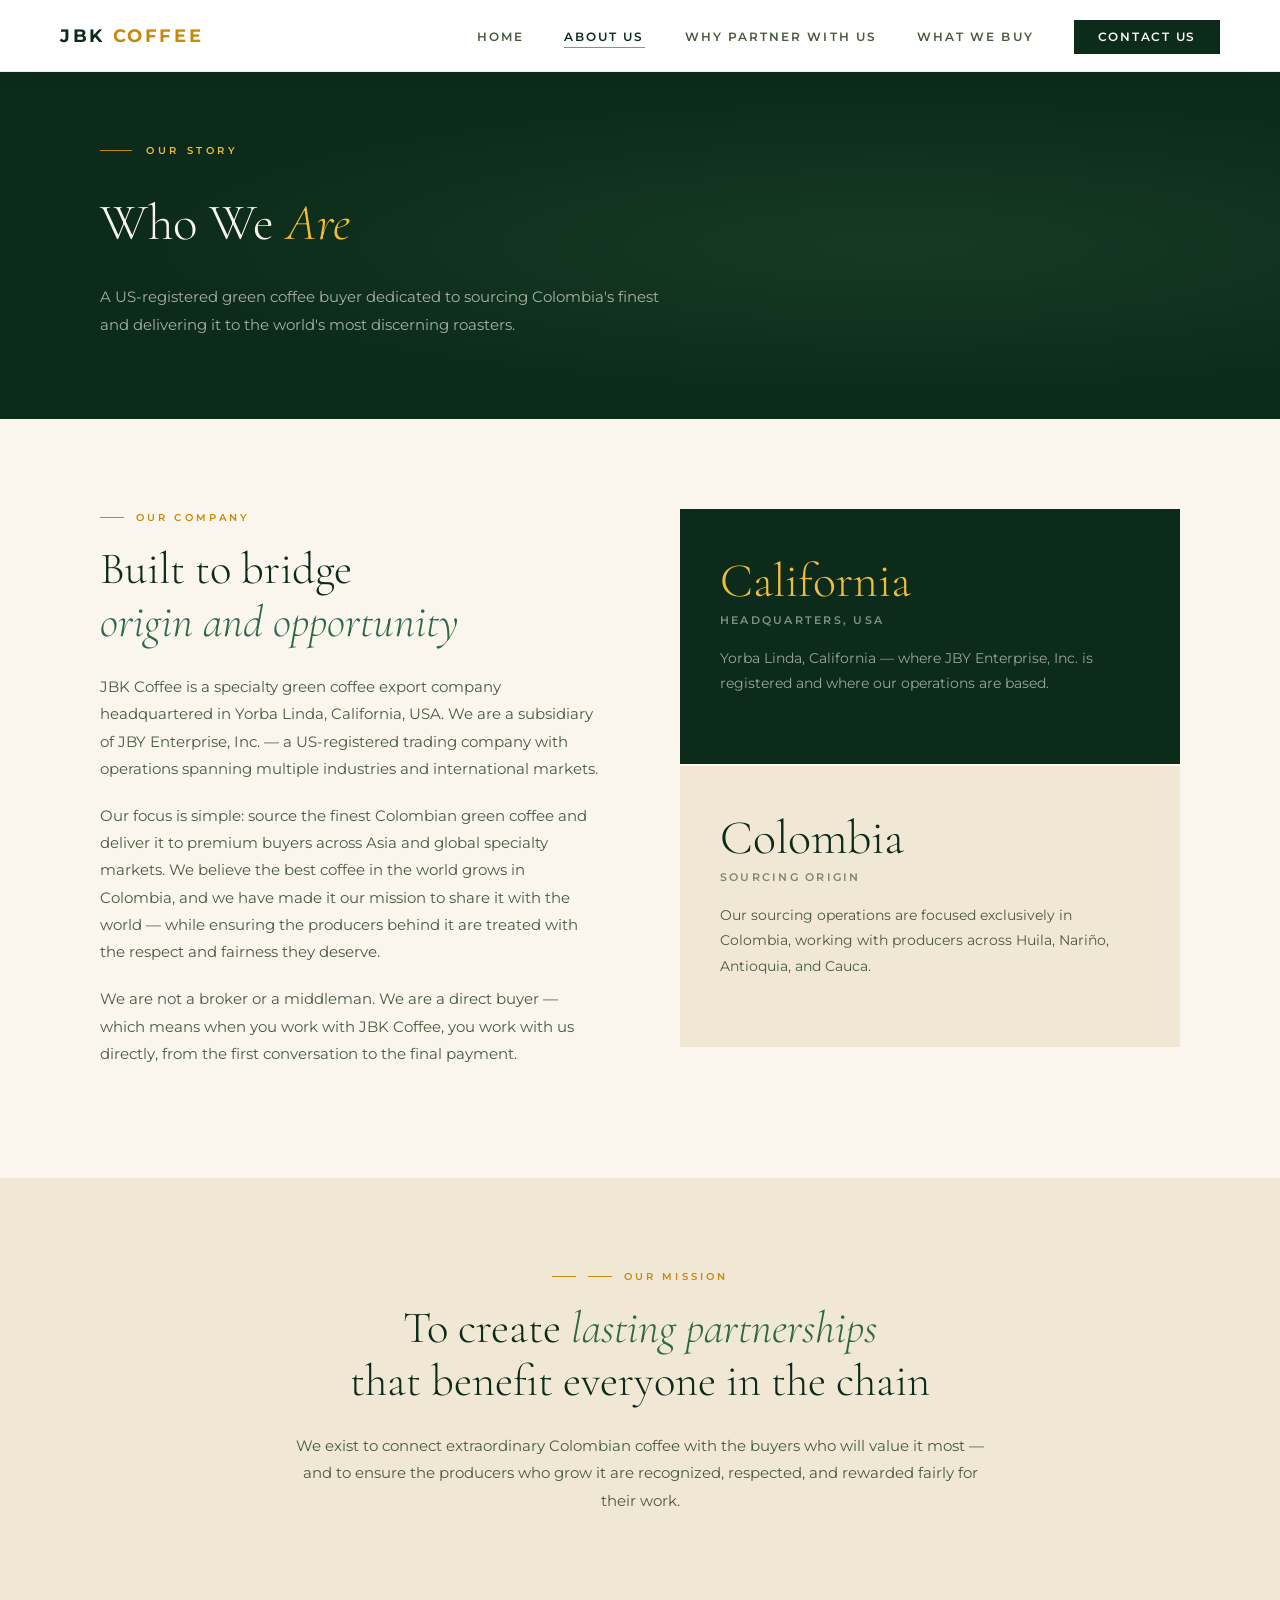
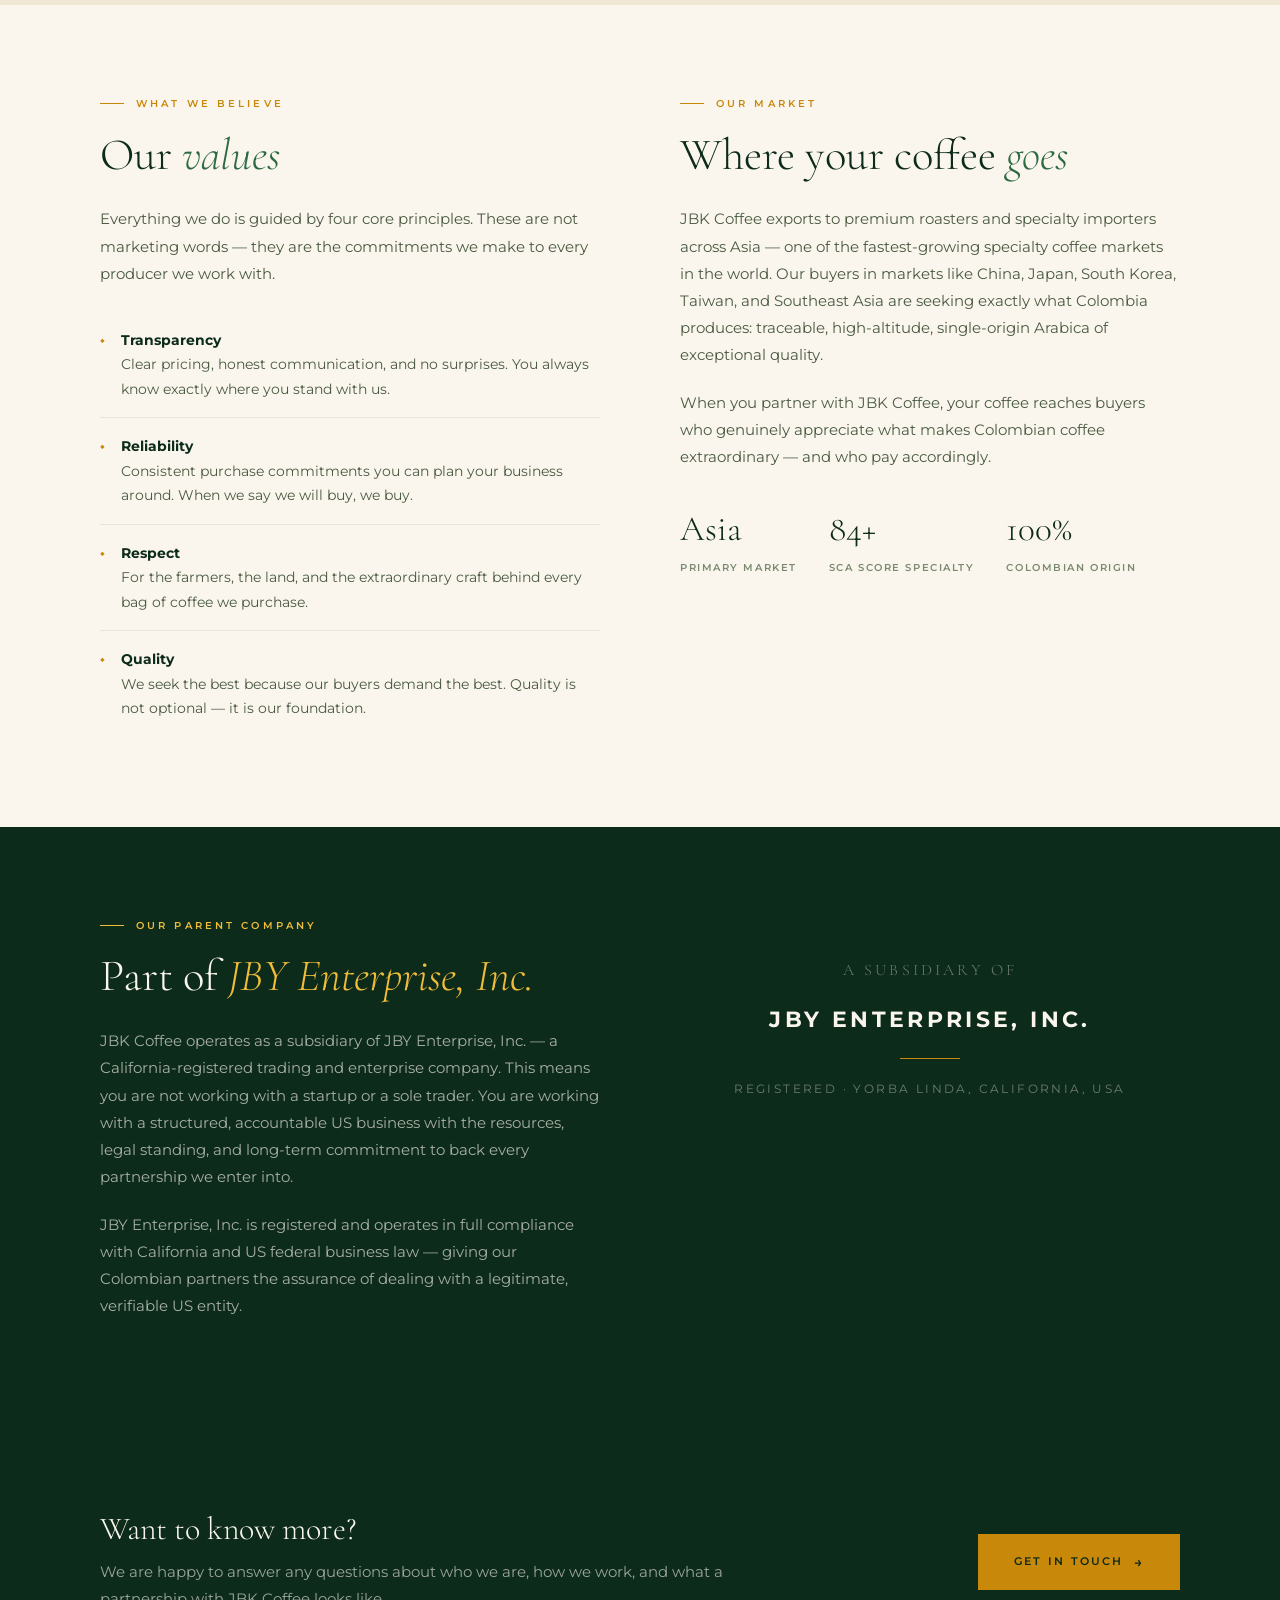
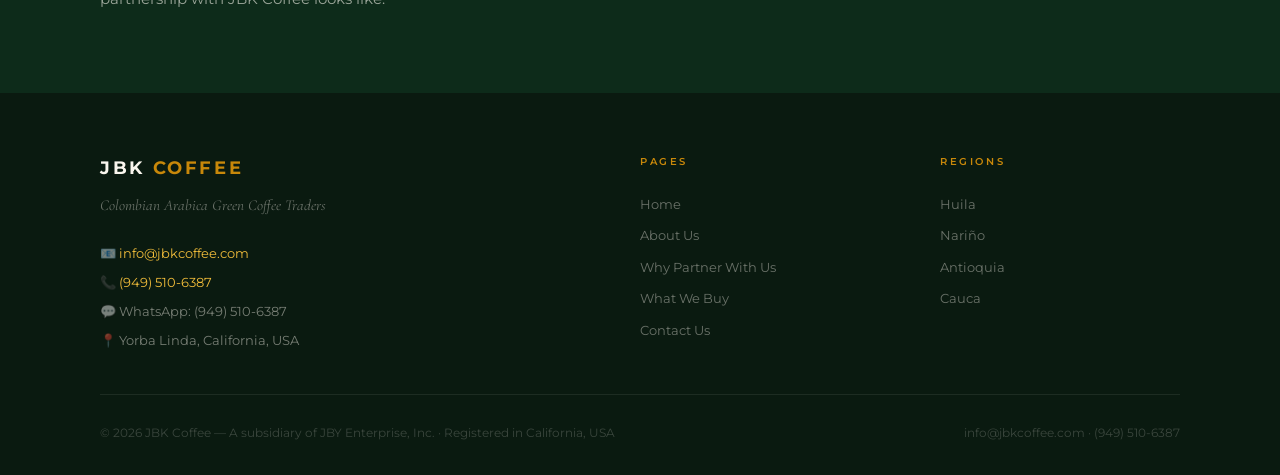
==== commit 43fded41: "replace phone number" ====
--- a/about.html
+++ b/about.html
@@ -142,8 +142,8 @@
         <div class="footer-tagline">Colombian Arabica Green Coffee Traders</div>
         <div class="footer-contact">
           <div>📧 <a href="mailto:info@jbkcoffee.com">info@jbkcoffee.com</a></div>
-          <div>📞 <a href="tel:+17143338209">(714) 333-8209</a></div>
-          <div>💬 WhatsApp: (714) 333-8209</div>
+          <div>📞 <a href="tel:+19495106387">(949) 510-6387</a></div>
+          <div>💬 WhatsApp: (949) 510-6387</div>
           <div>📍 Yorba Linda, California, USA</div>
         </div>
       </div>
@@ -169,7 +169,7 @@
     </div>
     <div class="footer-bottom">
       <p>© 2026 JBK Coffee — A subsidiary of JBY Enterprise, Inc. · Registered in California, USA</p>
-      <p>info@jbkcoffee.com · (714) 333-8209</p>
+      <p>info@jbkcoffee.com · (949) 510-6387</p>
     </div>
   </footer>
 
